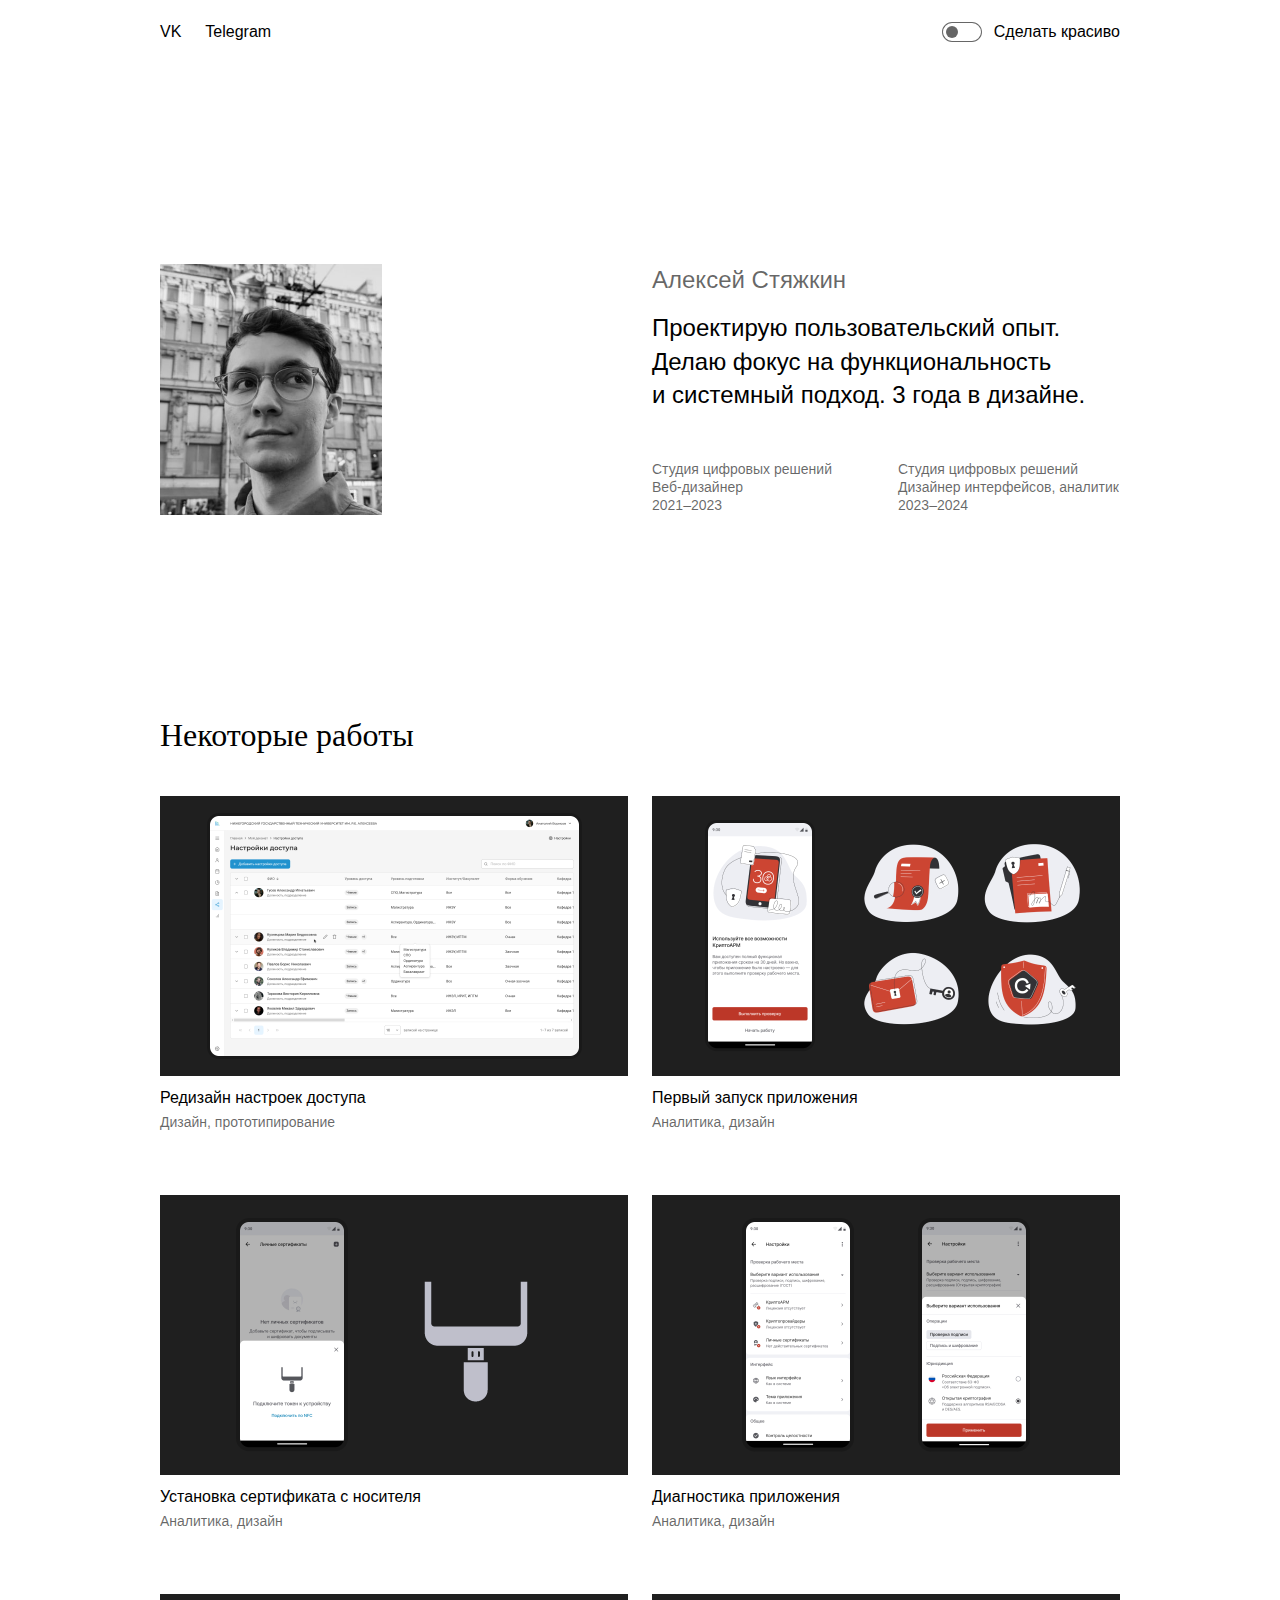
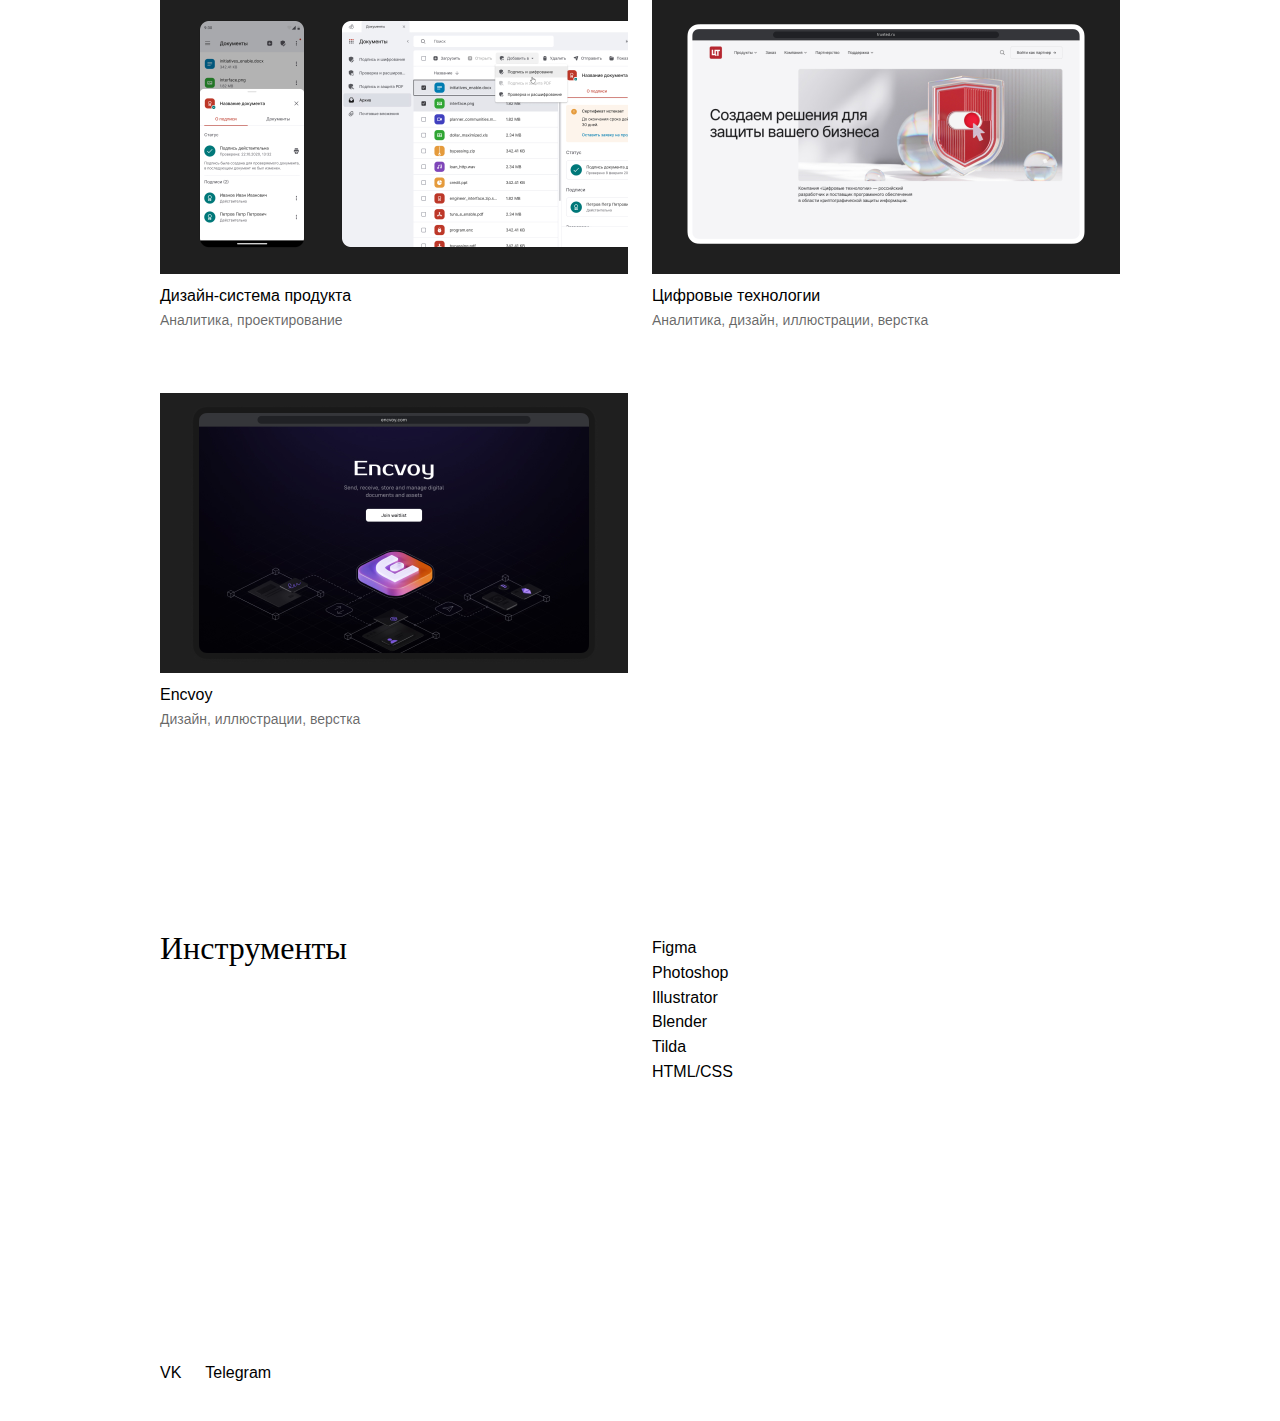
==== index.html @ ab99531a "Initial commit" ====
<!DOCTYPE html>
<html lang="ru">
<head>
    <meta charset="UTF-8">
    <meta name="viewport" content="width=device-width, initial-scale=1.0">
    <title>Алексей Стяжкин. Дизайнер</title>
    <link rel="stylesheet" href="styles/normalize.css">
    <link rel="stylesheet" href="styles/variables.css">
    <link rel="stylesheet" href="styles/style.css">
    <link rel="stylesheet" href="styles/glightbox.css">
    <link rel="shortcut icon" href="favicon.png" type="image/x-icon">
</head>
<body class="body">
    <div class="container">
        <main class="main">
            <header class="header">
                <ul class="header__social-links social-links">
                    <li class="social-links__item"><a class="social-links__link" href="https://vk.com/idmnogatsifr" target="_blank">VK</a></li>
                    <li class="social-links__item"><a class="social-links__link" href="https://t.me/st_alex" target="_blank">Telegram</a></li>
                </ul>
                <div class="header__toggle-wrapper">
                    <span class="header__toggle-icon"></span>
                    <span>
                        Сделать красиво
                    </span>                  
                </div>
            </header>

            <h1 class="visually-hidden">Портфолио дизайнера Алексея Стяжкина</h1>
            <section class="hero">
                <div class="hero__wrapper">
                    <div class="hero__col">
                        <p class="hero__name--beautiful">Алексей Стяжкин</p>
                        <p class="hero__role--beautiful">Дизайнер интерфейсов</p>
                        <div class="hero__photo" alt="Алексей Стяжкин"></div>
                        <img class="hero__photo-heart" src="images/heart-hands.png" alt="Пасхалочка">
                    </div>
                    <div class="hero__col">
                        <p class="hero__name">Алексей Стяжкин</p>
                        <p class="hero__description">Проектирую пользовательский опыт. Делаю фокус на&nbsp;функциональность и&nbsp;системный подход. 3&nbsp;года в&nbsp;дизайне.</p>
                        <ul class="hero__jobs">
                            <li class="hero__jobs-item">Студия цифровых решений<br>Веб-дизайнер<br>2021–2023</li>
                            <li class="hero__jobs-item">Студия цифровых решений<br>Дизайнер интерфейсов, аналитик<br>2023–2024</li>
                        </ul>
                    </div>
                </div>
            </section>
            <section class="portfolio">
                <h2 class="portfolio__title">Некоторые работы</h2>
                <h2 class="portfolio__title--beautiful">Мои работы</h2>
                <ul class="portfolio__works-list">
                    <a href="works/access-settings-redesign.html" class="portfolio__works-link">
                        <li class="portfolio__works-item">
                            <img src="images/case-07.jpg" alt="Редизайн настроек доступа" class="portfolio__works-image">
                            <img src="images/beautiful/case-07.jpg" alt="Редизайн настроек доступа" class="portfolio__works-image--beautiful">
                            <h3 class="portfolio__works-title">Редизайн настроек доступа</h3>
                            <p class="portfolio__works-description">Дизайн, прототипирование</p>
                        </li>
                    </a>
                    <a href="works/first-start-cryptoarm.html" class="portfolio__works-link">
                        <li class="portfolio__works-item">
                            <img src="images/case-01.jpg" alt="Первый запуск приложения" class="portfolio__works-image">
                            <img src="images/beautiful/case-01.jpg" alt="Редизайн настроек доступа" class="portfolio__works-image--beautiful">
                            <h3 class="portfolio__works-title">Первый запуск приложения</h3>
                            <p class="portfolio__works-description">Аналитика, дизайн</p>
                        </li>
                    </a>
                    <a href="works/certificate-installing-cryptoarm.html" class="portfolio__works-link">
                        <li class="portfolio__works-item">
                            <img src="images/case-02.jpg" alt="Установка сертификата с носителя" class="portfolio__works-image">
                            <img src="images/beautiful/case-02.jpg" alt="Редизайн настроек доступа" class="portfolio__works-image--beautiful">
                            <h3 class="portfolio__works-title">Установка сертификата с носителя</h3>
                            <p class="portfolio__works-description">Аналитика, дизайн</p>
                        </li>
                    </a>
                    <a href="works/diagnostic-cryptoarm.html" class="portfolio__works-link">
                        <li class="portfolio__works-item">
                            <img src="images/case-03.jpg" alt="Проверка рабочего места" class="portfolio__works-image">
                            <img src="images/beautiful/case-03.jpg" alt="Редизайн настроек доступа" class="portfolio__works-image--beautiful">
                            <h3 class="portfolio__works-title">Диагностика приложения</h3>
                            <p class="portfolio__works-description">Аналитика, дизайн</p>
                        </li>
                    </a>
                    <a href="works/design-system-cryptoarm.html" class="portfolio__works-link">
                        <li class="portfolio__works-item">
                            <img src="images/case-04.jpg" alt="Дизайн-система для продукта" class="portfolio__works-image">
                            <img src="images/beautiful/case-04.jpg" alt="Редизайн настроек доступа" class="portfolio__works-image--beautiful">
                            <h3 class="portfolio__works-title">Дизайн-система продукта</h3>
                            <p class="portfolio__works-description">Аналитика, проектирование</p>
                        </li>
                    </a>
                    <a href="works/trusted-website.html" class="portfolio__works-link">
                        <li class="portfolio__works-item">
                            <img src="images/case-05.jpg" alt="Цифровые технологии" class="portfolio__works-image">
                            <img src="images/beautiful/case-05.jpg" alt="Редизайн настроек доступа" class="portfolio__works-image--beautiful">
                            <h3 class="portfolio__works-title">Цифровые технологии</h3>
                            <p class="portfolio__works-description">Аналитика, дизайн, иллюстрации, верстка</p>
                        </li>
                    </a>
                    <a href="works/encvoy-landing.html" class="portfolio__works-link">
                        <li class="portfolio__works-item">
                            <img src="images/case-06.jpg" alt="Encvoy" class="portfolio__works-image">
                            <img src="images/beautiful/case-06.jpg" alt="Редизайн настроек доступа" class="portfolio__works-image--beautiful">
                            <h3 class="portfolio__works-title">Encvoy</h3>
                            <p class="portfolio__works-description">Дизайн, иллюстрации, верстка</p>
                        </li>
                    </a>
                </ul>
            </section>
            <section class="tools">
                <h2 class="tools__title">Инструменты</h2>
                <div class="tools__col">
                    <ul class="tools__list">
                        <li data-image="images/tool-1.png" class="tools__item">Figma</li>
                        <li data-image="images/tool-2.png" class="tools__item">Photoshop</li>
                        <li data-image="images/tool-3.png" class="tools__item">Illustrator</li>
                        <li data-image="images/tool-4.png" class="tools__item">Blender</li>
                        <li data-image="images/tool-5.png" class="tools__item">Tilda</li>
                        <li data-image="images/tool-6.png" class="tools__item">HTML/CSS</li>
                    </ul>
                    <ul class="tools__list tools__list--beautiful">
                        <li data-image="images/tool-1.png" class="tools__item">Figma</li>
                        <li data-image="images/tool-2.png" class="tools__item">Photoshop</li>
                        <li data-image="images/tool-3.png" class="tools__item">Illustrator</li>
                        <li data-image="images/tool-4.png" class="tools__item">Blender</li>
                        <li data-image="images/tool-5.png" class="tools__item">Tilda</li>
                        <li data-image="images/tool-6.png" class="tools__item">HTML/CSS</li>
                    </ul>
                    <img class="tools__icon" src="images/image-placeholer.png" alt="">
                </div>
            </section>
        </main>
        <footer class="footer">
            <ul class="footer__social-links social-links">
                <li class="social-links__item"><a class="social-links__link" href="https://vk.com/idmnogatsifr" target="_blank">VK</a></li>
                <li class="social-links__item"><a class="social-links__link" href="https://t.me/st_alex" target="_blank">Telegram</a></li>
                <!-- <li class="social-links__item"><a class="social-links__link" href="">Скопировать e-mail</a></li> -->
            </ul>
        </footer>
    </div>

    <script>
        const listItems = document.querySelectorAll(".tools__item");
        const img = document.querySelector(".tools__icon");
      
        listItems.forEach(item => {
            item.addEventListener("mouseover", () => {
                img.src = item.getAttribute("data-image");
                img.style.display = "block";
            });

            item.addEventListener("mouseout", () => {
                img.style.display = "none";
            });
        });

        // Замена курсора
        const worksItems = document.querySelectorAll(".portfolio__works-link");

        worksItems.forEach(item => {
            item.addEventListener("mouseover", () => {
                item.style.cursor = "url('images/eyes.png'), auto";
            });
        });

        const toolItems = document.querySelectorAll(".tools__item");

        toolItems.forEach(item => {
            item.addEventListener("mouseover", () => {
                item.style.cursor = "url('images/wrench.png'), auto";
            });
        });

        const toggle = document.querySelectorAll(".header__toggle-wrapper");

        toggle.forEach(item => {
            item.addEventListener("mouseover", () => {
                item.style.cursor = "url('images/magic-wand.png'), auto";
            });
        });

        // Получаем элемент toggle-wrapper
        const toggleWrapper = document.querySelector('.header__toggle-wrapper');

        // Функция для подключения/отключения CSS-файла
        toggleWrapper.addEventListener('click', function () {
            let styleSheet = document.getElementById('dynamic-styles');

            if (styleSheet) {
                styleSheet.remove();
            } else {
                styleSheet = document.createElement('link');
                styleSheet.rel = 'stylesheet';
                styleSheet.href = 'styles/beautiful.css';
                styleSheet.id = 'dynamic-styles';
                document.head.appendChild(styleSheet);
            }
        });

      </script>
    </body>
</html>
---- styles/variables.css ----
:root {
    --black-color: rgba(0, 0, 0, 1);
    --grey-color: rgba(0, 0, 0, 0.6);
    --heading-fontsize: 40px;
    --heading2-fontsize: 32px;
    --body-fontize: 16px;
    --description-fontize: 14px;
    --body-lineheight: 1.3;
    --title-lineheight: 1.2;
    --accent-fontfamily: Arial, Helvetica, sans-serif;
    --accent-fontsize: 24px;
    --heading-fontfamily: 'Times New Roman', Times, serif;
  }

  @media (max-width: 720px) {
    :root {
      --accent-fontsize: 20px;
      /* --description-fontize: 12px; */
    }
}
---- styles/style.css ----
* {
	margin: 0;
	padding: 0;
}

.visually-hidden {
    position: absolute;
    width: 1px;
    height: 1px;
    margin: -1px;
    border: 0;
    padding: 0;
    white-space: nowrap;
    clip-path: inset(100%);
    clip: rect(0 0 0 0);
    overflow: hidden;
}

h1, h2, h3, h4, h5, h6 {
    font-weight: 400;
    margin: 0;
}

a {
    color: var(--black-color);
    text-decoration: none;
}

html {
    font-family: Arial, Helvetica, sans-serif;
}

img {
    display: block;
    width: 100%;
}

.main {
    position: relative;
}

.container {
    max-width: 960px;
    margin: 0 auto;
}

.header {
    height: 64px;
    display: flex;
    align-items: center;
    justify-content: space-between;
    position: absolute;
    top: 0;
    left: 0;
    right: 0;
    z-index: 1;
}

.social-links {
    display: flex;
    list-style: none;
    column-gap: 24px;
}

.header__home-link, .footer__home-link, .social-links__link {
    color: var(--black-color);
    text-decoration: none;
    display: inline-block;
    padding: 12px 0;
}

.header__home-link:hover, .footer__home-link:hover, .social-links__link:hover {
    text-decoration: underline;
}

.hero {
    display: flex;
    align-items: center;
    padding-top: 264px;
    padding-bottom: 200px;
}

.hero__wrapper {
    display: grid;
    grid-template-columns: 1fr 1fr;
    column-gap: 24px;
}

.hero__photo {
    display: block;
    width: 222px;
    transition: transform 2s cubic-bezier(0.455, 0.030, 0.515, 0.955);
    transform-origin: top;
    background-image: url("../images/my-photo-min.jpg");
    background-size: cover;
    height: 100%;
}

.hero__name--beautiful {
    display: none;
}

.hero__role--beautiful {
    display: none;
}

.portfolio__title--beautiful {
    display: none;
}

.portfolio__works-image--beautiful {
    display: none;
}

.hero__photo-heart {
    display: block;
    width: 222px;
    position: absolute;
    top: 0;
    z-index: -1;
}

.hero__photo:hover {
    transform: rotate(50deg)
}

.hero__name {
    font-size: var(--accent-fontsize);
    color: var(--grey-color);
    margin-bottom: 16px;
    line-height: var(--body-lineheight);
    font-family: var(--accent-fontfamily);
}

.hero__description {
    font-size: var(--accent-fontsize);
    color: var(--black-color);
    margin-bottom: 48px;
    line-height: 1.4;
    font-family: var(--accent-fontfamily);
}

.hero__jobs {
    display: flex;
    column-gap: 24px;
    list-style: none;
}

.hero__jobs-item {
    flex: 1;
    color: var(--grey-color);
    font-size: var(--description-fontize);
    line-height: var(--body-lineheight);
}

.portfolio__title {
    font-size: var(--heading2-fontsize);
    color: var(--black-color);
    line-height: var(--body-lineheight);
    margin-bottom: 40px;
    font-family: var(--heading-fontfamily);
}

.tools__title {    
    font-size: var(--heading2-fontsize);
    color: var(--black-color);
    line-height: var(--body-lineheight);
    font-family: var(--heading-fontfamily);
}

.portfolio__works-list {
    display: grid;
    grid-template-columns: 1fr 1fr;
    column-gap: 24px;
    row-gap: 64px;
    list-style: none;
}

.portfolio__works-image {
    width: 100%;
    margin-bottom: 12px;
    transition: all 0.15s ease-out;
}

.portfolio__works-link:hover .portfolio__works-image {
    border-radius: 40px;
}

.portfolio__works-title {
    font-size: var(--body-fontsize);
    line-height: var(--body-lineheight);
    margin-bottom: 4px;
}

.portfolio__works-description {
    font-size: var(--description-fontize);
    line-height: var(--body-lineheight);
    color: var(--grey-color);
}

.portfolio {
    margin-bottom: 200px;
}

.tools {
    display: grid;
    grid-template-columns: 1fr 1fr;
    column-gap: 24px;
    margin-bottom: 240px;
}

.tools__list {
    list-style: none;
    display: flex;
    flex-direction: column;
    margin-top: 8px;
}

.tools__list--beautiful {
    display: none;
}

.header__toggle-wrapper {
    display: flex;
    align-items: center;
    column-gap: 12px;
    color: var(--black-color);
    font-family: Arial, Helvetica, sans-serif;
    font-size: var(--body-fontsize);
    line-height: var(--body-lineheight);
    padding: 12px 0;
}

.header__toggle-icon {
    display: block;
    width: 40px;
    height: 20px;
    background-image: url("../images/toggle-off.svg");
}

.tools__item {
    font-size: var(--body-fontsize);
    color: var(--black-color);
    line-height: var(--body-lineheight);
    width: fit-content;
    padding: 2px 0;
}

.tools__col {
    display: grid;
    grid-template-columns: 1fr 1fr;
    column-gap: 24px;
    align-items: center;
}

.tools__icon {
    width: 50%;
    display: none;
}

.footer {
    height: 96px;
    display: flex;
    justify-content: space-between;
    align-items: center;
}

.work-hero {
    padding-top: 264px;
    padding-bottom: 120px;
}

.work-hero__wrapper {
    display: grid;
    grid-template-columns: 1fr 1fr;
    column-gap: 24px;
}

.work-hero__title {
    font-size: var(--heading-fontsize);
    font-family: 'Times New Roman', Times, serif;
    margin-bottom: 16px;
    line-height: 1.2;
    color: var(--black-color);
}

.work-hero__link {
    font-size: var(--body-fontsize);
    line-height: var(--body-lineheight);
    color: var(--black-color);
    text-decoration: underline;
}

.work-hero__description {
    margin-top: 15px;
    font-size: var(--body-fontsize);
    line-height: var(--body-lineheight);
    color: var(--black-color);
    margin-bottom: 24px;
}

.hero__col {
    position: relative;
}

.work-hero__col-2 {
    padding-top: 12px;
}

.work-hero__date {
    font-size: var(--body-fontsize);
    line-height: var(--body-lineheight);
    color: var(--black-color);
    margin-bottom: 24px;
}

.work-hero__tools-list {
    list-style: none;
    font-size: var(--body-fontsize);
    line-height: var(--body-lineheight);
    color: var(--grey-color);
}

.work-intro {
    display: grid;
    grid-template-columns: 1fr 1fr;
    margin-bottom: 200px;
    column-gap: 24px;
}

.work-intro__text {
    font-size: var(--body-fontsize);
    line-height: var(--body-lineheight);
    color: var(--black-color);
}

.work-section {
    display: grid;
    grid-template-columns: 1fr 1fr;
    margin-bottom: 200px;
    column-gap: 24px;
}

.work-section__title {
    font-size: var(--heading2-fontsize);
    line-height: var(--body-lineheight);
    color: var(--black-color);
    margin-bottom: 48px;
    font-family: 'Times New Roman', Times, serif;
    grid-column: 1 / 3;
}

.work-section__subtitle {
    font-size: var(--body-fontsize);
    line-height: var(--body-lineheight);
    color: var(--black-color);
    margin-bottom: 24px;
    font-weight: 600;
}

.work-section__subtitle--first {
    margin-top: 12px;
}

.work-section__text {
    font-size: var(--body-fontsize);
    line-height: var(--body-lineheight);
    color: var(--black-color);
}

.work-section__list {
    font-size: var(--body-fontsize);
    line-height: var(--body-lineheight);
    color: var(--black-color);
    display: flex;
    flex-direction: column;
    row-gap: 48px;
    padding-left: 16px;
}

.work-section__list--small {
    row-gap: 24px;
}

.work-section__list--ol {
    font-size: var(--body-fontsize);
    line-height: var(--body-lineheight);
    color: var(--black-color);
    display: flex;
    flex-direction: column;
    row-gap: 16px;
    margin-top: 16px;
    padding-left: 16px;
}

.spacer-160 {
    height: 160px;
    grid-column: 1 / 3;
}

.spacer-120 {
    height: 120px;
    grid-column: 1 / 3;
}

.spacer-80 {
    height: 80px;
    grid-column: 1 / 3;
}

.spacer-48 {
    height: 48px;
    grid-column: 1 / 3;
}

.spacer-24 {
    height: 24px;
    grid-column: 1 / 3;
}

.work-section__col-2 {
    grid-column: 2;
}

.work-section__img-half {
    /* margin-top: 48px; */
    max-width: 100%;
    display: block;
}

.work-section__img-full {
    /* margin-top: 48px; */
    grid-column: 1 / 3;
    max-width: 100%;
    display: block;
}

.work-section_third {
    grid-column: 1 / 3;
    display: grid;
    grid-template-columns: 1fr 1fr 1fr;
    column-gap: 24px;
}

.work-section__team-list {
    margin-top: 8px;
    list-style: none;
    display: flex;
    flex-direction: column;
    row-gap: 24px;
}

.work-section__team-role {
    display: block;
    margin-bottom: 8px;
    font-size: var(--body-fontsize);
    line-height: var(--body-lineheight);
    color: var(--grey-color);
}

.work-section__next-case {
    font-size: var(--heading2-fontsize);
    line-height: var(--body-lineheight);
    color: var(--black-color);
    font-family: 'Times New Roman', Times, serif;
}

.work-section--last {
    margin-bottom: 240px;
}

.work-section__list-item-title {
    display: block;
    margin-bottom: 24px;
    color: var(--black-color);
    font-weight: 600;
}

.work-header {
    height: 64px;
    align-items: center;
}

.work-header .header__home-link {
    margin: 0;
}

.work-header .header__social-links {
    margin: 0;
}

.work-section__img-columns {
    grid-column: 1 / 3;
    display: grid;
    grid-template-columns: 1fr 1fr;
    column-gap: 24px;
}

.work-section__img-gallery {
    margin-top: 12px;
    /* grid-column: 1 / 3; */
    display: grid;
    column-gap: 24px;
    row-gap: 48px;
    grid-template-columns: 1fr 1fr;
}

.work-section__img-caption {
    font-family: Arial, Helvetica, sans-serif;
    font-size: var(--body-fontsize);
    font-size: 12px;
    color: var(--grey-color);
    line-height: var(--body-lineheight);
    margin-top: 8px;
}

.work-hero__title-wrapper {
    padding-right: 24px;
}

@media (max-width: 1008px) {
    .container {
        margin: 0 32px;
    }
}

@media (max-width: 720px) {
    .work-hero__title-wrapper {
        padding-right: 0px;
    }

    .container {
        margin: 0 24px;
    }

    .hero {
        padding-top: 184px;
        padding-bottom: 160px;
    }

    .hero__jobs .hero__jobs-item {
        font-size: 12px;
    }

    .hero__wrapper {
        display: flex;
        flex-direction: column;
        row-gap: 32px;
    }

    .hero__photo {
        width: 160px;
        height: 200px;
    }

    .hero__photo:hover {
        transform: rotate(-50deg)
    }

    .hero__photo-heart {
        width: 160px;
    }

    .portfolio__works-list {
        display: flex;
        flex-direction: column;
    }

    .tools {
        display: flex;
        flex-direction: column;
        row-gap: 24px;
        margin-bottom: 200px;
    }

    .tools__list {
        margin-top: 0;
    }

    .portfolio {
        margin-bottom: 160px;
    }

    .work-hero__wrapper {
        display: flex;
        flex-direction: column;
        row-gap: 32px;
    }

    .work-intro {
        display: flex;
        flex-direction: column;
        margin-bottom: 160px;
    }

    .work-section {
        display: flex;
        flex-direction: column;
        margin-bottom: 160px;
    }

    .work-section__title {
        margin-bottom: 32px;
    }

    .work-section__list {
        row-gap: 32px;
    }

    .spacer-120 {
        height: 80px;
    }

    .spacer-160 {
        height: 120px;
    }

    .work-section__team-list {
        margin-top: 48px;
    }

    .work-hero {
        padding-top: 184px;
    }
    
    .spacer-48 {
        height: 24px;
    }

    .work-section__img-half--mobile {
        margin-top: 24px;
    }

    .header {
        position: sticky;
        margin-left: -24px;
        margin-right: -24px;
        padding-left: 24px;
        padding-right: 24px;
        background-color: rgba(255, 255, 255, 1);
        height: 56px;
    }

    .header__home-link, .header__social-links {
        position: relative;
        z-index: 1;
    }

    .footer {
        display: none;
    }

    .work-hero__title-wrapper {
        display: flex;
        flex-direction: column;
        row-gap: 24px;
    }

    .work-hero__link {
        order: 1;
    }

    .work-hero__title {
        order: 2;
        margin-bottom: 0;
    }
}
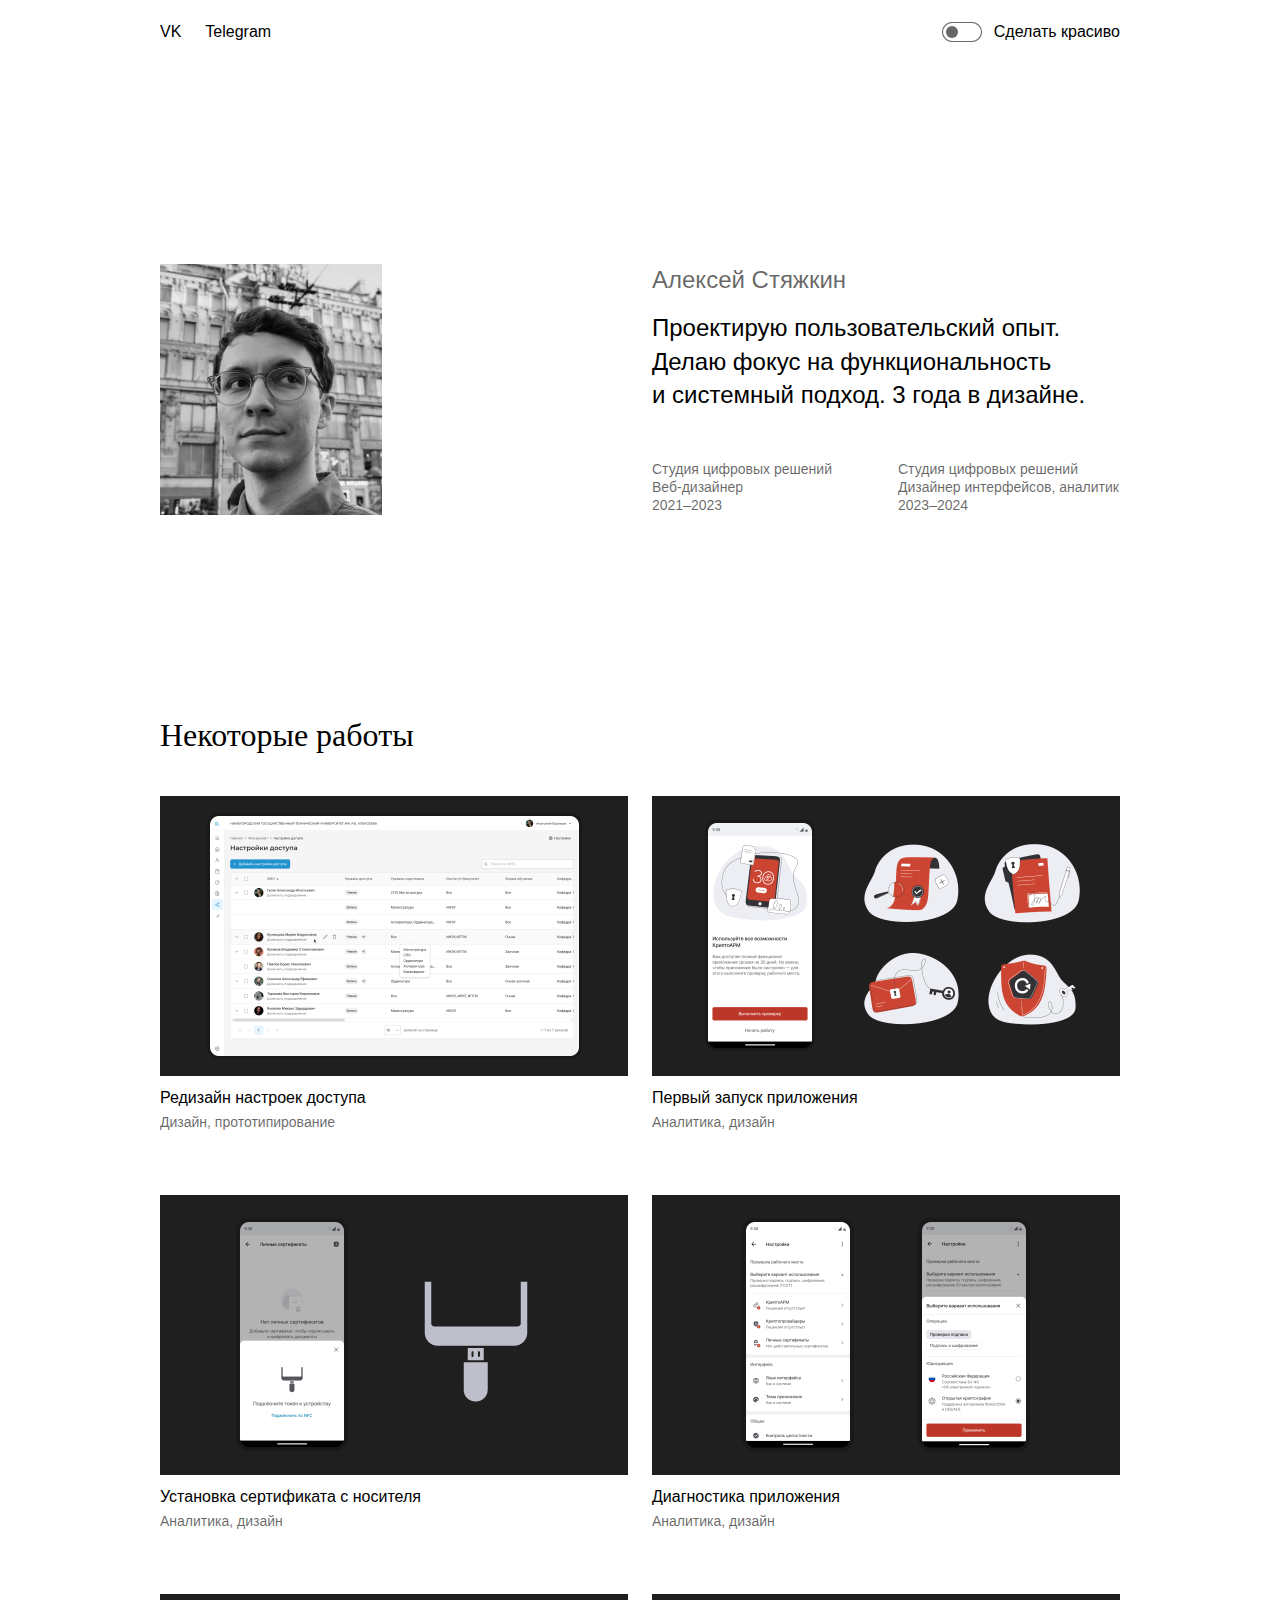
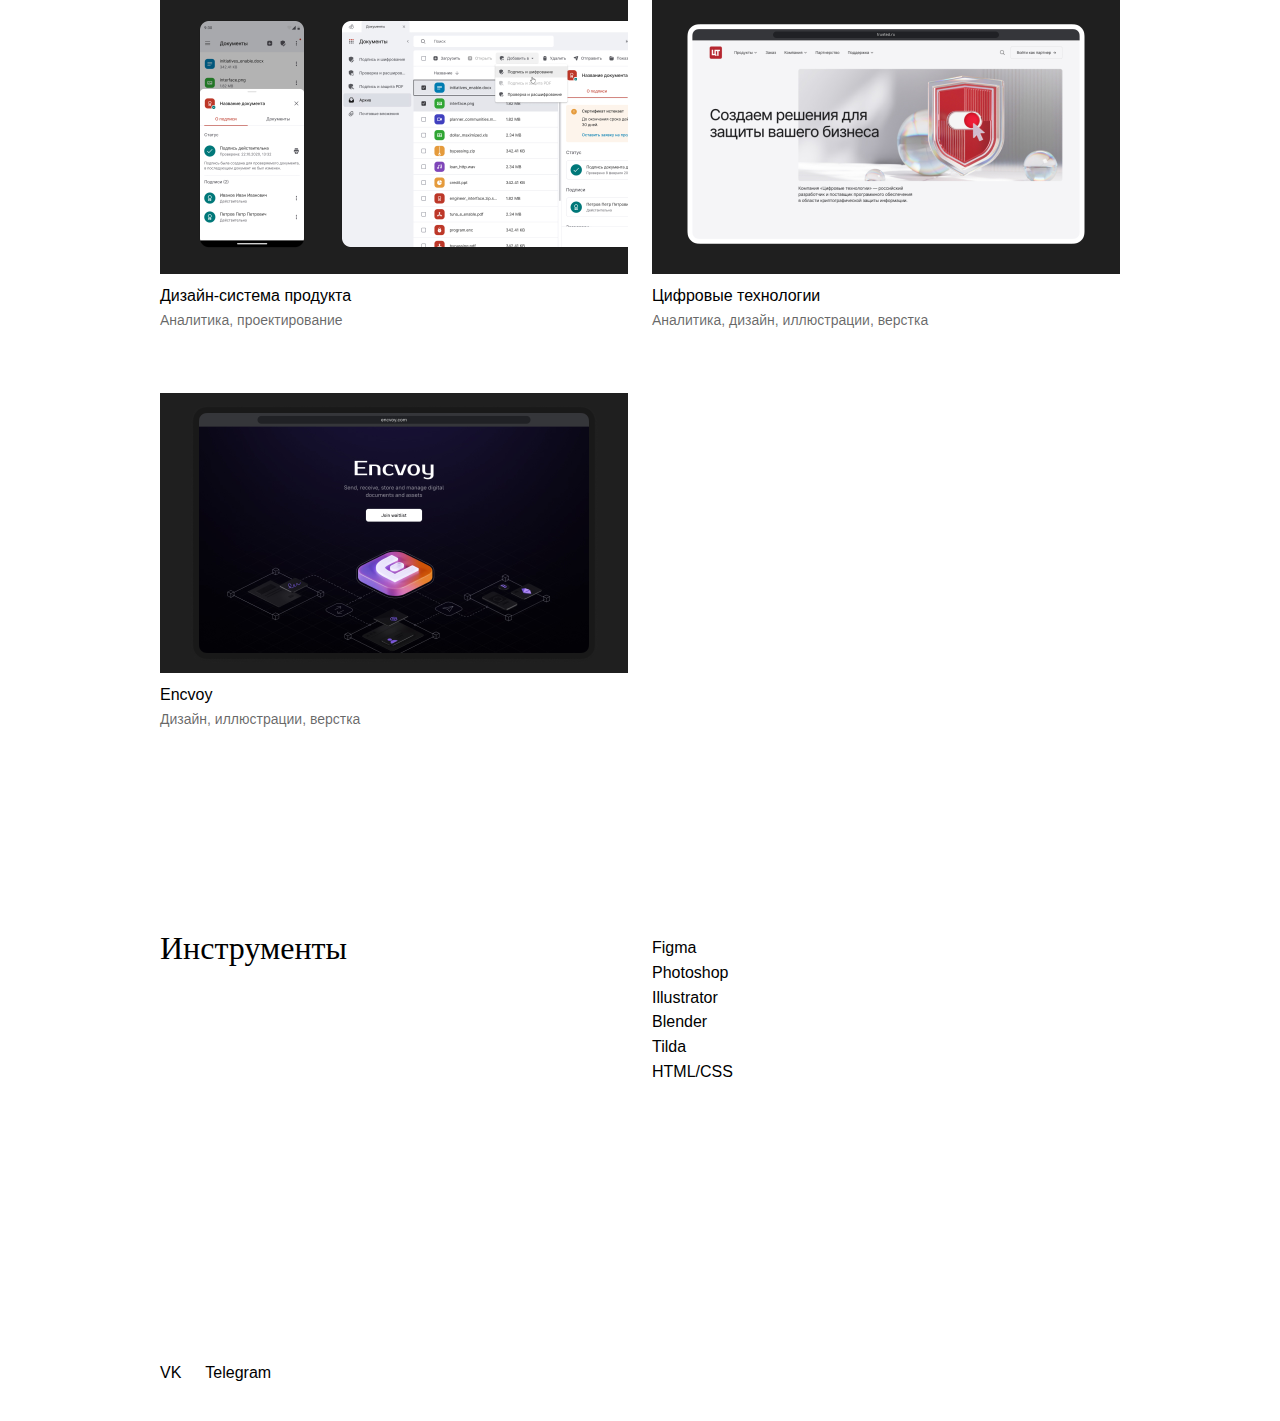
==== commit 372b3fe0: "metrika" ====
--- a/index.html
+++ b/index.html
@@ -9,6 +9,23 @@
     <link rel="stylesheet" href="styles/style.css">
     <link rel="stylesheet" href="styles/glightbox.css">
     <link rel="shortcut icon" href="favicon.png" type="image/x-icon">
+    <!-- Yandex.Metrika counter -->
+        <script type="text/javascript" >
+            (function(m,e,t,r,i,k,a){m[i]=m[i]||function(){(m[i].a=m[i].a||[]).push(arguments)};
+            m[i].l=1*new Date();
+            for (var j = 0; j < document.scripts.length; j++) {if (document.scripts[j].src === r) { return; }}
+            k=e.createElement(t),a=e.getElementsByTagName(t)[0],k.async=1,k.src=r,a.parentNode.insertBefore(k,a)})
+            (window, document, "script", "https://mc.yandex.ru/metrika/tag.js", "ym");
+        
+            ym(98823232, "init", {
+                clickmap:true,
+                trackLinks:true,
+                accurateTrackBounce:true,
+                webvisor:true
+            });
+        </script>
+        <noscript><div><img src="https://mc.yandex.ru/watch/98823232" style="position:absolute; left:-9999px;" alt="" /></div></noscript>
+    <!-- /Yandex.Metrika counter -->
 </head>
 <body class="body">
     <div class="container">
--- a/styles/style.css
+++ b/styles/style.css
@@ -94,6 +94,7 @@
     background-image: url("../images/my-photo-min.jpg");
     background-size: cover;
     height: 100%;
+    background-position: 50% 50%;
 }
 
 .hero__name--beautiful {
